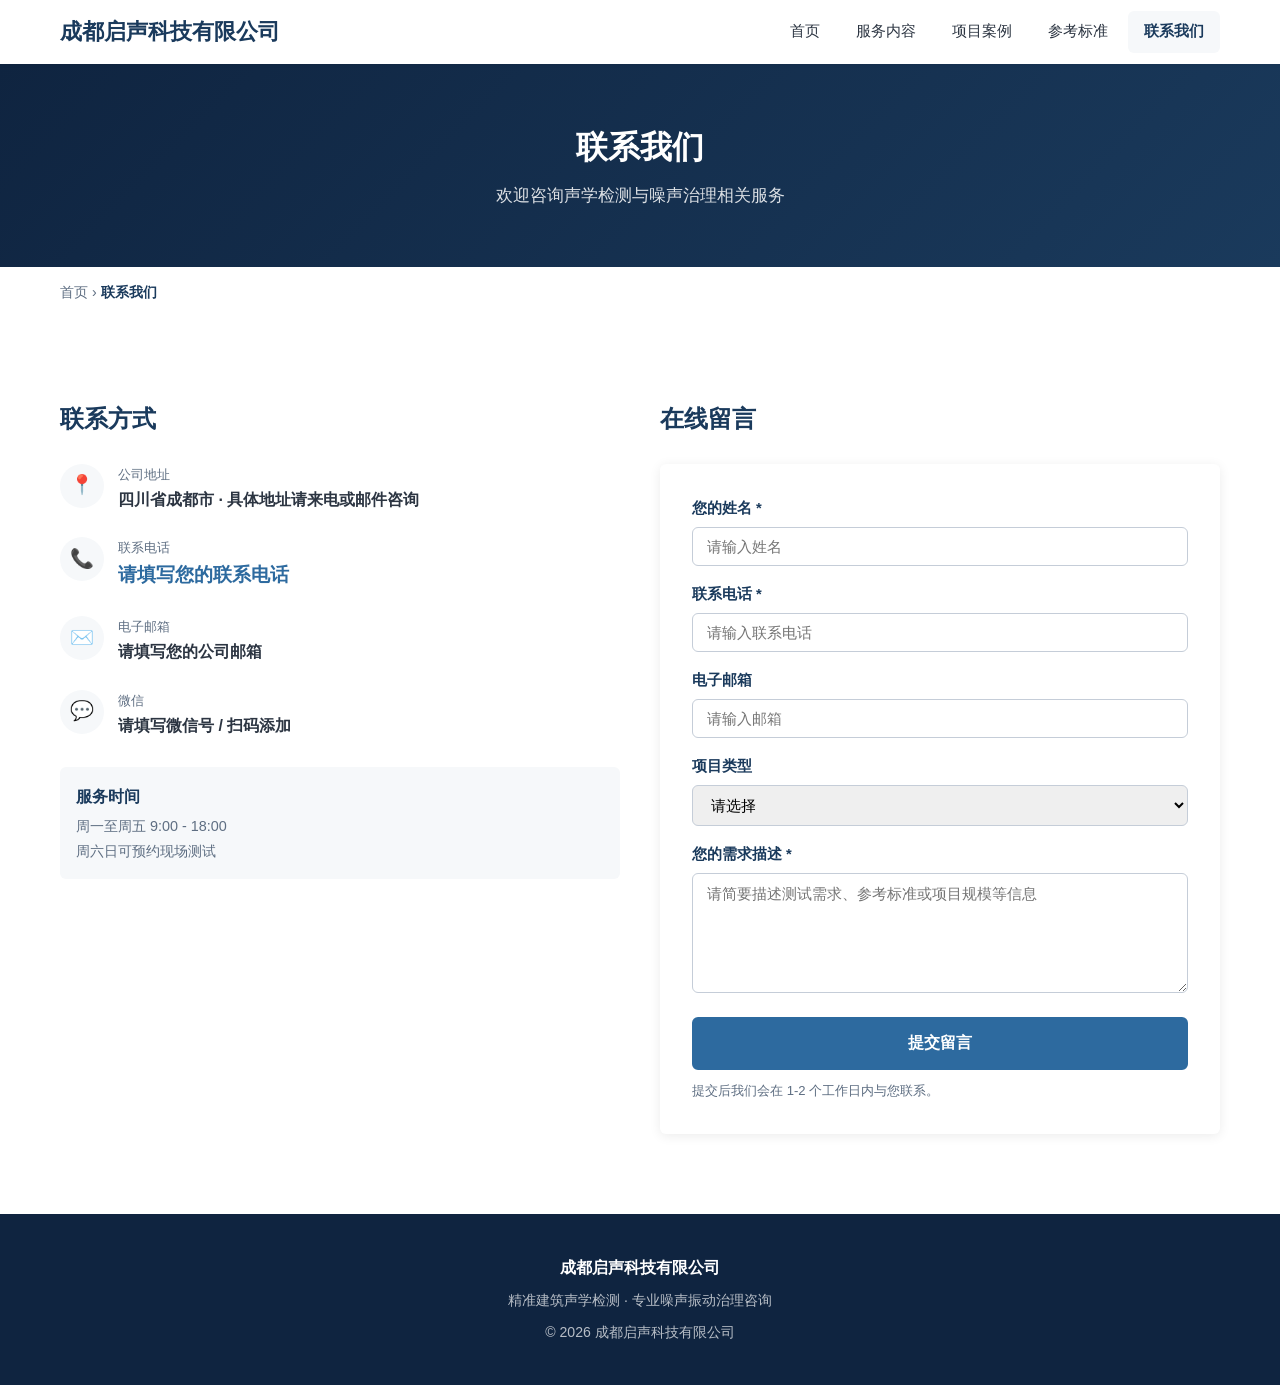
==== contact.html @ ad762d35 "初始网站版本：成都启声科技有限公司官网" ====
<!DOCTYPE html>
<html lang="zh-CN">
<head>
  <meta charset="UTF-8">
  <meta name="viewport" content="width=device-width, initial-scale=1.0">
  <meta name="description" content="联系成都启声科技有限公司 — 建筑声学检测、噪声振动治理咨询，电话、邮箱、地址。">
  <title>联系我们 | 成都启声科技有限公司</title>
  <link rel="stylesheet" href="css/style.css">
</head>
<body>

<nav class="nav">
  <div class="nav__inner">
    <a href="index.html" class="nav__logo">成都启声科技有限公司</a>
    <button class="nav__toggle" id="navToggle" aria-label="菜单">
      <span></span><span></span><span></span>
    </button>
    <ul class="nav__links" id="navLinks">
      <li><a href="index.html">首页</a></li>
      <li><a href="services.html">服务内容</a></li>
      <li><a href="cases.html">项目案例</a></li>
      <li><a href="standards.html">参考标准</a></li>
      <li><a href="contact.html" class="active">联系我们</a></li>
    </ul>
  </div>
</nav>

<section class="page-hero">
  <div class="container">
    <h1 class="page-hero__title">联系我们</h1>
    <p class="page-hero__desc">欢迎咨询声学检测与噪声治理相关服务</p>
  </div>
</section>

<div class="container"><div class="breadcrumb"><a href="index.html">首页</a> &rsaquo; <span>联系我们</span></div></div>

<!-- ════════════ 联系信息 + 表单 ════════════ -->
<section class="section">
  <div class="container">
    <div class="contact-grid">

      <!-- 左侧：联系信息 -->
      <div>
        <h2 style="color:var(--blue);margin-bottom:24px;">联系方式</h2>

        <div class="contact-info__item">
          <div class="contact-info__icon">📍</div>
          <div>
            <div class="contact-info__label">公司地址</div>
            <div class="contact-info__value">四川省成都市 · 具体地址请来电或邮件咨询</div>
          </div>
        </div>

        <div class="contact-info__item">
          <div class="contact-info__icon">📞</div>
          <div>
            <div class="contact-info__label">联系电话</div>
            <div class="contact-info__value" style="font-size:1.2rem;color:var(--blue-light);">请填写您的联系电话</div>
          </div>
        </div>

        <div class="contact-info__item">
          <div class="contact-info__icon">✉️</div>
          <div>
            <div class="contact-info__label">电子邮箱</div>
            <div class="contact-info__value">请填写您的公司邮箱</div>
          </div>
        </div>

        <div class="contact-info__item">
          <div class="contact-info__icon">💬</div>
          <div>
            <div class="contact-info__label">微信</div>
            <div class="contact-info__value">请填写微信号 / 扫码添加</div>
          </div>
        </div>

        <!-- 服务时间 -->
        <div style="margin-top:28px;padding:16px;background:var(--gray-100);border-radius:var(--radius);">
          <p style="font-weight:600;color:var(--blue);margin-bottom:4px;">服务时间</p>
          <p style="font-size:.9rem;color:var(--gray-600);">周一至周五 9:00 - 18:00<br>周六日可预约现场测试</p>
        </div>
      </div>

      <!-- 右侧：留言表单 -->
      <div>
        <h2 style="color:var(--blue);margin-bottom:24px;">在线留言</h2>
        <form class="contact-form" id="contactForm">
          <div class="form-group">
            <label for="name">您的姓名 *</label>
            <input type="text" id="name" name="name" required placeholder="请输入姓名">
          </div>
          <div class="form-group">
            <label for="phone">联系电话 *</label>
            <input type="tel" id="phone" name="phone" required placeholder="请输入联系电话">
          </div>
          <div class="form-group">
            <label for="email">电子邮箱</label>
            <input type="email" id="email" name="email" placeholder="请输入邮箱">
          </div>
          <div class="form-group">
            <label for="project">项目类型</label>
            <select id="project" name="project" style="width:100%;padding:10px 14px;border:1px solid var(--gray-300);border-radius:var(--radius);font-size:.95rem;font-family:inherit;">
              <option value="">请选择</option>
              <option value="hotel">酒店</option>
              <option value="office">办公</option>
              <option value="commercial">商业</option>
              <option value="theater">剧场 / 音乐厅</option>
              <option value="residential">住宅小区</option>
              <option value="industrial">工业厂房</option>
              <option value="other">其他</option>
            </select>
          </div>
          <div class="form-group">
            <label for="message">您的需求描述 *</label>
            <textarea id="message" name="message" required placeholder="请简要描述测试需求、参考标准或项目规模等信息"></textarea>
          </div>
          <button type="submit" class="btn btn--blue" style="width:100%;padding:14px;">提交留言</button>
          <p style="margin-top:10px;font-size:.82rem;color:var(--gray-600);">提交后我们会在 1-2 个工作日内与您联系。</p>
        </form>
      </div>

    </div>
  </div>
</section>

<footer class="footer">
  <div class="container">
    <div class="footer__brand">成都启声科技有限公司</div>
    <p>精准建筑声学检测 · 专业噪声振动治理咨询</p>
    <p style="margin-top:8px;">© 2026 成都启声科技有限公司</p>
  </div>
</footer>

<script src="js/main.js"></script>
</body>
</html>
---- css/style.css ----
/* ============================================
   成都启声科技有限公司 — 官网样式
   建筑声学检测 · 噪声振动治理咨询
   ============================================ */

/* ── 基础重置 ── */
*, *::before, *::after { box-sizing: border-box; margin: 0; padding: 0; }

:root {
  --blue:       #1a3a5c;
  --blue-light: #2d6a9f;
  --blue-dark:  #0f2440;
  --accent:     #e8a735;
  --accent-alt: #d4782f;
  --gray-100:   #f6f8fa;
  --gray-200:   #e9edf2;
  --gray-300:   #c5cdd8;
  --gray-600:   #5e6e82;
  --gray-800:   #2c3542;
  --white:      #ffffff;
  --black:      #1a1a1a;
  --radius:     6px;
  --shadow:     0 2px 12px rgba(0,0,0,.08);
  --shadow-lg:  0 8px 32px rgba(0,0,0,.12);
  --max-width:  1200px;
}

html { scroll-behavior: smooth; }

body {
  font-family: "PingFang SC", "Microsoft YaHei", "Hiragino Sans GB", -apple-system, BlinkMacSystemFont, sans-serif;
  font-size: 16px;
  line-height: 1.7;
  color: var(--gray-800);
  background: var(--white);
}

/* ── 通用 ── */
a { color: var(--blue-light); text-decoration: none; transition: color .2s; }
a:hover { color: var(--accent); }

img { max-width: 100%; height: auto; display: block; }

.container { max-width: var(--max-width); margin: 0 auto; padding: 0 20px; }

.section { padding: 80px 0; }
.section--gray { background: var(--gray-100); }
.section--dark { background: var(--blue); color: var(--white); }

.section__title {
  font-size: 2rem;
  font-weight: 700;
  text-align: center;
  margin-bottom: 12px;
  color: var(--blue);
}

.section__subtitle {
  text-align: center;
  color: var(--gray-600);
  margin-bottom: 48px;
  font-size: 1.05rem;
}

.section--dark .section__title,
.section--dark .section__subtitle { color: var(--white); }

/* ── 按钮 ── */
.btn {
  display: inline-block;
  padding: 12px 32px;
  border-radius: var(--radius);
  font-size: 1rem;
  font-weight: 600;
  cursor: pointer;
  border: 2px solid transparent;
  transition: all .25s;
  text-align: center;
}

.btn--primary {
  background: var(--accent);
  color: var(--white);
  border-color: var(--accent);
}
.btn--primary:hover { background: var(--accent-alt); border-color: var(--accent-alt); color: var(--white); }

.btn--outline {
  background: transparent;
  color: var(--white);
  border-color: var(--white);
}
.btn--outline:hover { background: var(--white); color: var(--blue); }

.btn--blue {
  background: var(--blue-light);
  color: var(--white);
  border-color: var(--blue-light);
}
.btn--blue:hover { background: var(--blue); border-color: var(--blue); color: var(--white); }

/* ── 导航 ── */
.nav {
  position: fixed; top: 0; left: 0; right: 0; z-index: 1000;
  background: rgba(255,255,255,.96);
  backdrop-filter: blur(10px);
  box-shadow: 0 1px 4px rgba(0,0,0,.06);
  transition: box-shadow .3s;
}

.nav__inner {
  max-width: var(--max-width);
  margin: 0 auto;
  display: flex;
  align-items: center;
  justify-content: space-between;
  padding: 0 20px;
  height: 64px;
}

.nav__logo { font-size: 1.4rem; font-weight: 700; color: var(--blue); white-space: nowrap; }
.nav__logo:hover { color: var(--blue); }

.nav__links { display: flex; list-style: none; gap: 4px; }

.nav__links a {
  display: block;
  padding: 8px 16px;
  border-radius: var(--radius);
  color: var(--gray-800);
  font-size: .92rem;
  transition: all .2s;
}
.nav__links a:hover,
.nav__links a.active { background: var(--gray-100); color: var(--blue); font-weight: 600; }

.nav__toggle {
  display: none;
  flex-direction: column; gap: 5px;
  background: none; border: none; cursor: pointer; padding: 4px;
}
.nav__toggle span {
  display: block; width: 24px; height: 2px;
  background: var(--blue); border-radius: 2px; transition: all .3s;
}

/* ── Hero（首页大图） ── */
.hero {
  margin-top: 64px;
  min-height: 520px;
  display: flex; align-items: center;
  background: linear-gradient(135deg, var(--blue-dark) 0%, var(--blue) 50%, var(--blue-light) 100%);
  color: var(--white);
  position: relative; overflow: hidden;
}

.hero::after {
  content: '';
  position: absolute;
  right: -80px; bottom: -80px;
  width: 400px; height: 400px;
  border-radius: 50%;
  border: 40px solid rgba(255,255,255,.04);
}

.hero__content { max-width: 680px; position: relative; z-index: 1; }

.hero__tag {
  display: inline-block;
  background: rgba(255,255,255,.15);
  padding: 6px 18px;
  border-radius: 50px;
  font-size: .85rem;
  margin-bottom: 20px;
  letter-spacing: 1px;
}

.hero__title {
  font-size: 2.6rem;
  font-weight: 800;
  line-height: 1.3;
  margin-bottom: 16px;
}

.hero__desc {
  font-size: 1.1rem;
  line-height: 1.8;
  opacity: .9;
  margin-bottom: 32px;
}

.hero__btns { display: flex; gap: 14px; flex-wrap: wrap; }

/* ── 特征卡片 ── */
.cards { display: grid; grid-template-columns: repeat(auto-fit, minmax(260px, 1fr)); gap: 24px; }

.card {
  background: var(--white);
  border-radius: var(--radius);
  padding: 32px 28px;
  box-shadow: var(--shadow);
  transition: transform .25s, box-shadow .25s;
}
.card:hover { transform: translateY(-4px); box-shadow: var(--shadow-lg); }

.card__icon {
  width: 52px; height: 52px;
  border-radius: 12px;
  display: flex; align-items: center; justify-content: center;
  font-size: 1.5rem;
  margin-bottom: 18px;
  background: var(--gray-100);
}

.card__title { font-size: 1.1rem; font-weight: 700; margin-bottom: 10px; color: var(--blue); }
.card__text { color: var(--gray-600); font-size: .94rem; line-height: 1.7; }

/* ── 服务列表 ── */
.service-list { display: grid; grid-template-columns: repeat(auto-fit, minmax(320px, 1fr)); gap: 20px; }

.service-item {
  display: flex; gap: 16px;
  padding: 24px;
  background: var(--white);
  border-radius: var(--radius);
  box-shadow: var(--shadow);
  border-left: 4px solid var(--blue-light);
  transition: transform .2s, box-shadow .2s;
}
.service-item:hover { transform: translateY(-3px); box-shadow: var(--shadow-lg); }

.service-item__num {
  flex-shrink: 0;
  width: 44px; height: 44px;
  border-radius: 50%;
  background: var(--blue);
  color: var(--white);
  display: flex; align-items: center; justify-content: center;
  font-weight: 700; font-size: 1.1rem;
}

.service-item__title { font-weight: 700; margin-bottom: 6px; color: var(--blue); }
.service-item__desc { color: var(--gray-600); font-size: .92rem; }

/* 可点击的服务项 */
.service-item--link {
  cursor: pointer;
  position: relative;
}
.service-item--link:hover .service-item__title { color: var(--blue-light); }
.service-item--link::after {
  content: '查看详情 →';
  display: inline-block;
  font-size: .82rem;
  color: var(--blue-light);
  margin-top: 8px;
  font-weight: 600;
  opacity: 0;
  transform: translateX(-6px);
  transition: all .25s;
}
.service-item--link:hover::after { opacity: 1; transform: translateX(0); }

/* ── 双栏 ── */
.two-col { display: grid; grid-template-columns: 1fr 1fr; gap: 48px; align-items: center; }

.two-col__title { font-size: 1.6rem; font-weight: 700; color: var(--blue); margin-bottom: 16px; }
.two-col__text { color: var(--gray-600); margin-bottom: 12px; }

/* ── 案例卡片 ── */
.case-card {
  background: var(--white);
  border-radius: var(--radius);
  overflow: hidden;
  box-shadow: var(--shadow);
  transition: transform .25s, box-shadow .25s;
}
.case-card:hover { transform: translateY(-4px); box-shadow: var(--shadow-lg); }

.case-card__img {
  height: 200px;
  background: var(--gray-200);
  display: flex; align-items: center; justify-content: center;
  color: var(--gray-300);
  font-size: 2.5rem;
}

.case-card__body { padding: 20px 24px; }

.case-card__tag {
  display: inline-block;
  background: var(--gray-100);
  color: var(--blue-light);
  padding: 3px 12px;
  border-radius: 50px;
  font-size: .8rem;
  margin-bottom: 10px;
}

.case-card__title { font-weight: 700; margin-bottom: 8px; font-size: 1.08rem; }
.case-card__desc { color: var(--gray-600); font-size: .9rem; }

/* ── 国标列表 ── */
.standard-item {
  padding: 20px 24px;
  background: var(--white);
  border-radius: var(--radius);
  margin-bottom: 12px;
  border-left: 3px solid var(--accent);
}

.standard-item__code { font-weight: 700; color: var(--blue); font-size: .95rem; }
.standard-item__name { color: var(--gray-800); margin: 4px 0; }
.standard-item__desc { color: var(--gray-600); font-size: .88rem; }

.standard-item__link {
  display: inline-block;
  margin-top: 8px;
  font-size: .82rem;
  color: var(--blue-light);
  font-weight: 600;
  text-decoration: none;
  border: 1px solid var(--blue-light);
  border-radius: 4px;
  padding: 2px 12px;
  transition: all .2s;
}
.standard-item__link:hover { background: var(--blue-light); color: var(--white); }

.standards-category {
  color: var(--blue);
  margin: 40px 0 20px;
  font-size: 1.25rem;
  padding-bottom: 8px;
  border-bottom: 2px solid var(--gray-200);
}

/* ── 联系 ── */
.contact-grid { display: grid; grid-template-columns: 1fr 1fr; gap: 40px; }

.contact-info__item {
  display: flex; gap: 14px; align-items: flex-start;
  margin-bottom: 24px;
}

.contact-info__icon {
  flex-shrink: 0;
  width: 44px; height: 44px;
  border-radius: 50%;
  background: var(--gray-100);
  display: flex; align-items: center; justify-content: center;
  font-size: 1.2rem;
}

.contact-info__label { font-size: .82rem; color: var(--gray-600); }
.contact-info__value { font-weight: 600; }

.contact-form { background: var(--white); padding: 32px; border-radius: var(--radius); box-shadow: var(--shadow); }

.form-group { margin-bottom: 16px; }

.form-group label {
  display: block;
  font-weight: 600;
  margin-bottom: 6px;
  font-size: .92rem;
  color: var(--blue);
}

.form-group input,
.form-group textarea {
  width: 100%;
  padding: 10px 14px;
  border: 1px solid var(--gray-300);
  border-radius: var(--radius);
  font-size: .95rem;
  font-family: inherit;
  transition: border-color .2s;
}

.form-group input:focus,
.form-group textarea:focus { outline: none; border-color: var(--blue-light); }

.form-group textarea { resize: vertical; min-height: 120px; }

/* ── 页脚 ── */
.footer {
  background: var(--blue-dark);
  color: rgba(255,255,255,.7);
  padding: 40px 0;
  text-align: center;
  font-size: .88rem;
}

.footer__brand { color: var(--white); font-weight: 700; font-size: 1rem; margin-bottom: 8px; }

/* ── 页头横幅（内页） ── */
.page-hero {
  margin-top: 64px;
  padding: 56px 0;
  background: linear-gradient(135deg, var(--blue-dark), var(--blue));
  color: var(--white);
  text-align: center;
}

.page-hero__title { font-size: 2rem; font-weight: 800; margin-bottom: 8px; }
.page-hero__desc { opacity: .85; font-size: 1.05rem; }

/* ── 面包屑 ── */
.breadcrumb { padding: 14px 0; font-size: .88rem; color: var(--gray-600); }
.breadcrumb a { color: var(--gray-600); }
.breadcrumb span { color: var(--blue); font-weight: 600; }

/* ── 团队/简介区 ── */
.about-text { max-width: 800px; margin: 0 auto; }

.about-text p { margin-bottom: 16px; color: var(--gray-800); line-height: 1.9; }

.highlight-box {
  background: var(--white);
  border-left: 4px solid var(--accent);
  padding: 20px 24px;
  border-radius: var(--radius);
  box-shadow: var(--shadow);
  margin: 32px 0;
}

.highlight-box p { margin: 0; font-weight: 600; color: var(--blue); }

/* ── 响应式 ── */
@media (max-width: 768px) {
  .nav__links {
    position: fixed; top: 64px; left: 0; right: 0;
    background: var(--white);
    flex-direction: column;
    padding: 12px 20px;
    box-shadow: 0 4px 12px rgba(0,0,0,.08);
    display: none;
  }
  .nav__links.open { display: flex; }
  .nav__toggle { display: flex; }

  .hero { min-height: auto; padding: 48px 0; }
  .hero__title { font-size: 1.8rem; }
  .hero__desc { font-size: .98rem; }

  .section { padding: 48px 0; }
  .section__title { font-size: 1.5rem; }

  .two-col { grid-template-columns: 1fr; gap: 24px; }
  .contact-grid { grid-template-columns: 1fr; }

  .cards { grid-template-columns: 1fr; }
  .service-list { grid-template-columns: 1fr; }

  .page-hero { padding: 36px 0; }
  .page-hero__title { font-size: 1.5rem; }
}
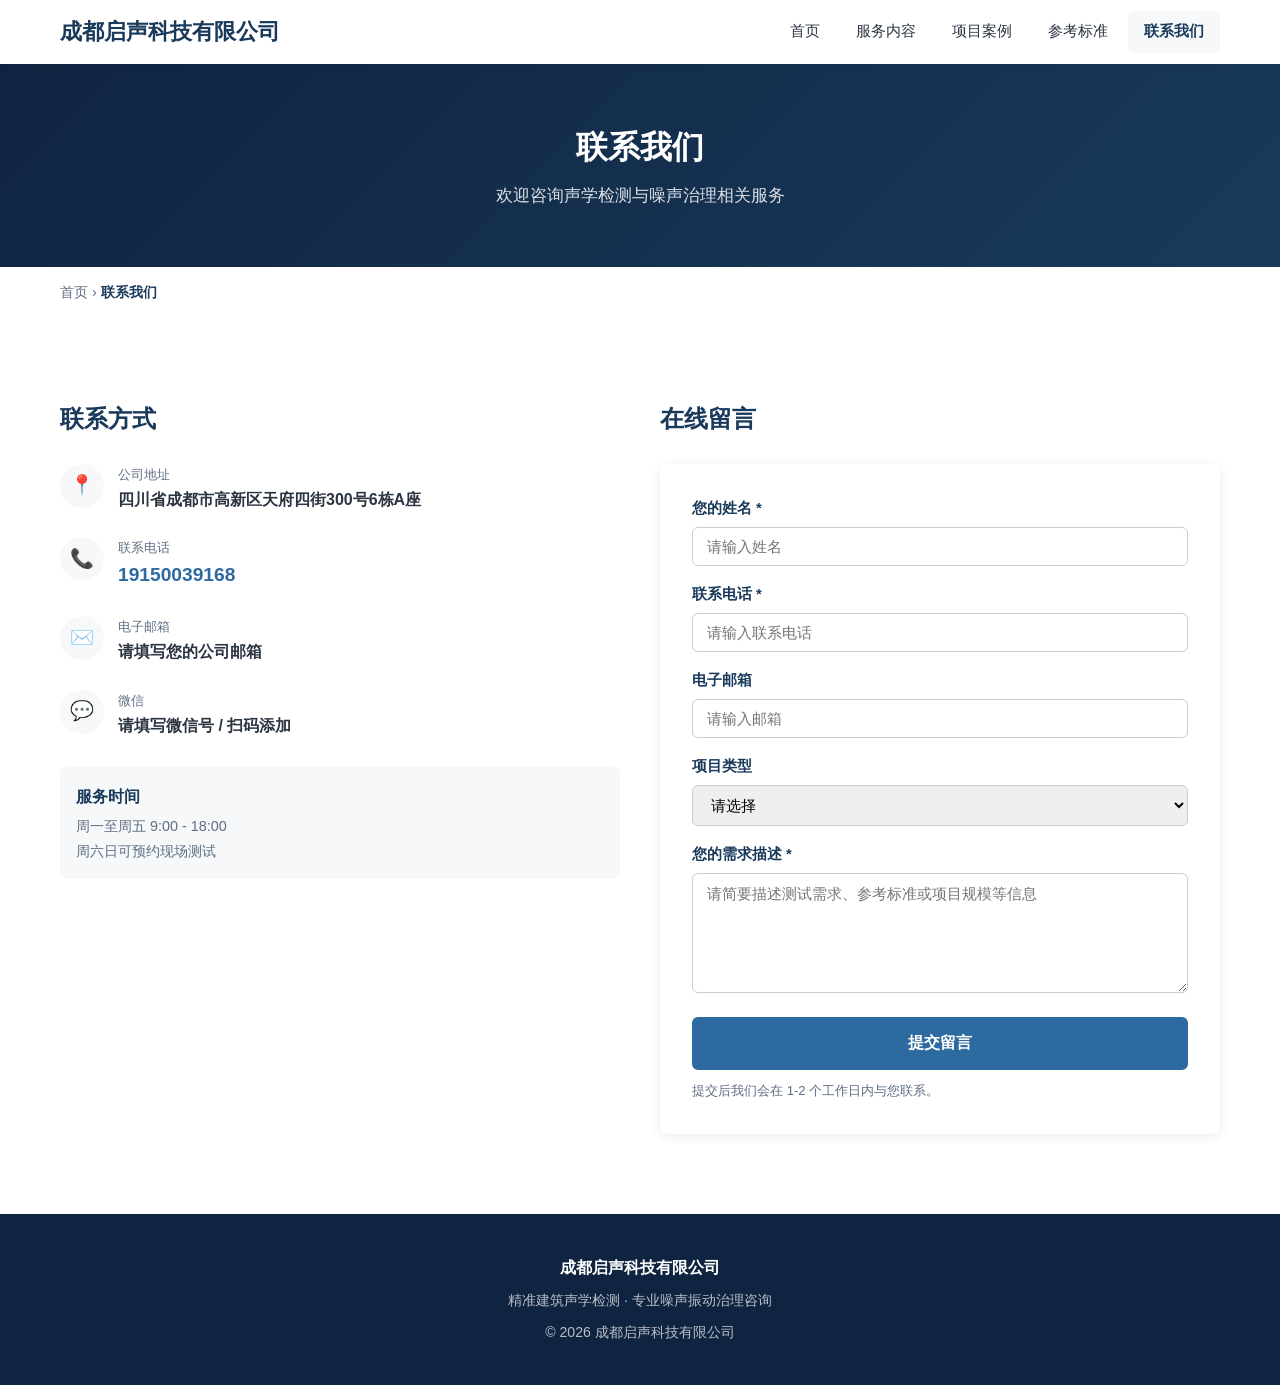
==== commit 135442d4: "更新联系方式：地址和电话" ====
--- a/contact.html
+++ b/contact.html
@@ -47,7 +47,7 @@
           <div class="contact-info__icon">📍</div>
           <div>
             <div class="contact-info__label">公司地址</div>
-            <div class="contact-info__value">四川省成都市 · 具体地址请来电或邮件咨询</div>
+            <div class="contact-info__value">四川省成都市高新区天府四街300号6栋A座</div>
           </div>
         </div>
 
@@ -55,7 +55,7 @@
           <div class="contact-info__icon">📞</div>
           <div>
             <div class="contact-info__label">联系电话</div>
-            <div class="contact-info__value" style="font-size:1.2rem;color:var(--blue-light);">请填写您的联系电话</div>
+            <div class="contact-info__value" style="font-size:1.2rem;color:var(--blue-light);">19150039168</div>
           </div>
         </div>
 
